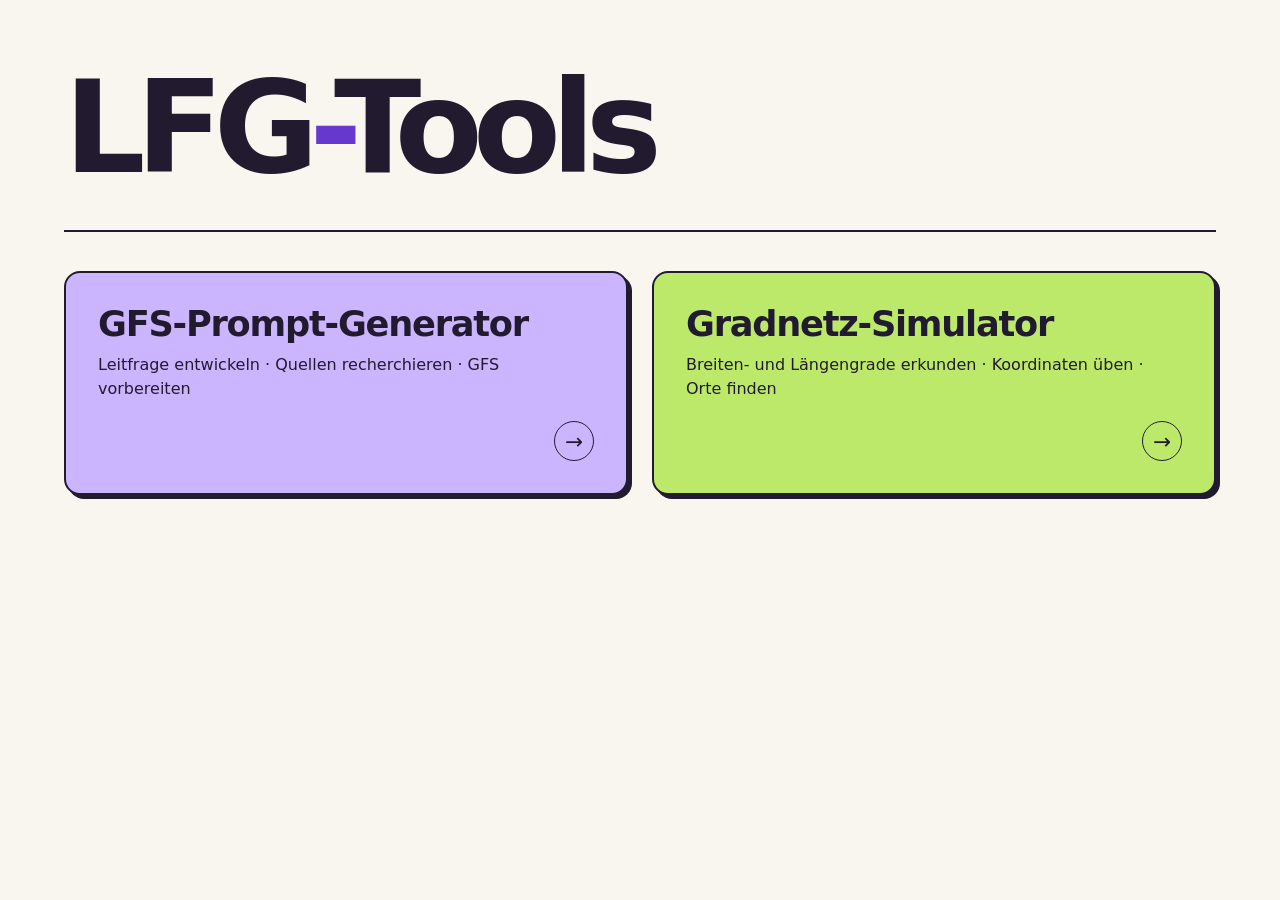
==== index.html @ 3935bf42 "Add files via upload" ====
<!doctype html>
<html lang="de">
<head>
  <meta charset="utf-8">
  <meta name="viewport" content="width=device-width, initial-scale=1">
  <meta name="theme-color" content="#f8f6ef">
  <title>LFG-Tools</title>
  <link rel="stylesheet" href="style.css">
  <script src="tools.js" defer></script>
  <script src="index.js" defer></script>
</head>
<body>
  <main>
    <header><h1>LFG<span>-</span>Tools</h1></header>
    <ul class="tools" id="tools" aria-label="Werkzeuge"></ul>
    <noscript><p>Aktiviere JavaScript, um die Werkzeuge anzuzeigen.</p></noscript>
  </main>
</body>
</html>
---- style.css ----
:root {
  color-scheme: light;
  font-family: system-ui, sans-serif;
  background: #f8f6ef;
  color: #221b30;
}
* { box-sizing: border-box; }
body { margin: 0; }
main {
  max-width: 80rem;
  margin-inline: auto;
  padding: clamp(1.125rem, 5vw, 5rem);
}
header {
  border-bottom: 2px solid currentColor;
  padding-bottom: clamp(1rem, 3vw, 2.5rem);
  margin-bottom: clamp(1rem, 3vw, 2.5rem);
}
h1 {
  font-size: clamp(3.15rem, 10vw, 8.25rem);
  line-height: 1;
  letter-spacing: -.075em;
  margin: 0;
}
h1 span { color: #6638ce; }
.tools {
  display: grid;
  grid-template-columns: repeat(2, minmax(0, 1fr));
  gap: clamp(.85rem, 2vw, 1.5rem);
  list-style: none;
  padding: 0;
  margin: 0;
}
.tools li { --tile: #cbb5ff; }
.tools li:nth-child(4n + 2) { --tile: #bce969; }
.tools li:nth-child(4n + 3) { --tile: #ffbead; }
.tools li:nth-child(4n + 4) { --tile: #9bdbfa; }
.tools a {
  display: flex;
  flex-direction: column;
  align-items: flex-start;
  height: 100%;
  min-height: 13rem;
  padding: clamp(1rem, 3vw, 2rem);
  border: 2px solid currentColor;
  border-radius: 1rem;
  box-shadow: 4px 4px #221b30;
  background: var(--tile);
  color: inherit;
  text-decoration: none;
}
.tools a:hover { box-shadow: 6px 6px #221b30; }
.tools a:focus-visible {
  outline: 3px solid #5525b3;
  outline-offset: 6px;
}
h2 {
  margin: 0;
  font-size: clamp(1.4rem, 2.75vw, 2.4rem);
  line-height: 1.08;
  letter-spacing: -.035em;
  overflow-wrap: anywhere;
}
p { margin: .65rem 0 1.25rem; line-height: 1.5; }
.arrow {
  display: grid;
  place-items: center;
  align-self: flex-end;
  margin-top: auto;
  width: 2.5rem;
  height: 2.5rem;
  border: 1px solid currentColor;
  border-radius: 50%;
  font-size: 1.35rem;
}
@media (max-width: 35rem) {
  .tools { grid-template-columns: 1fr; }
  .tools a { min-height: 10.5rem; }
}
@media (min-width: 65rem) {
  .tools:has(li:nth-child(3)) { grid-template-columns: repeat(3, minmax(0, 1fr)); }
}
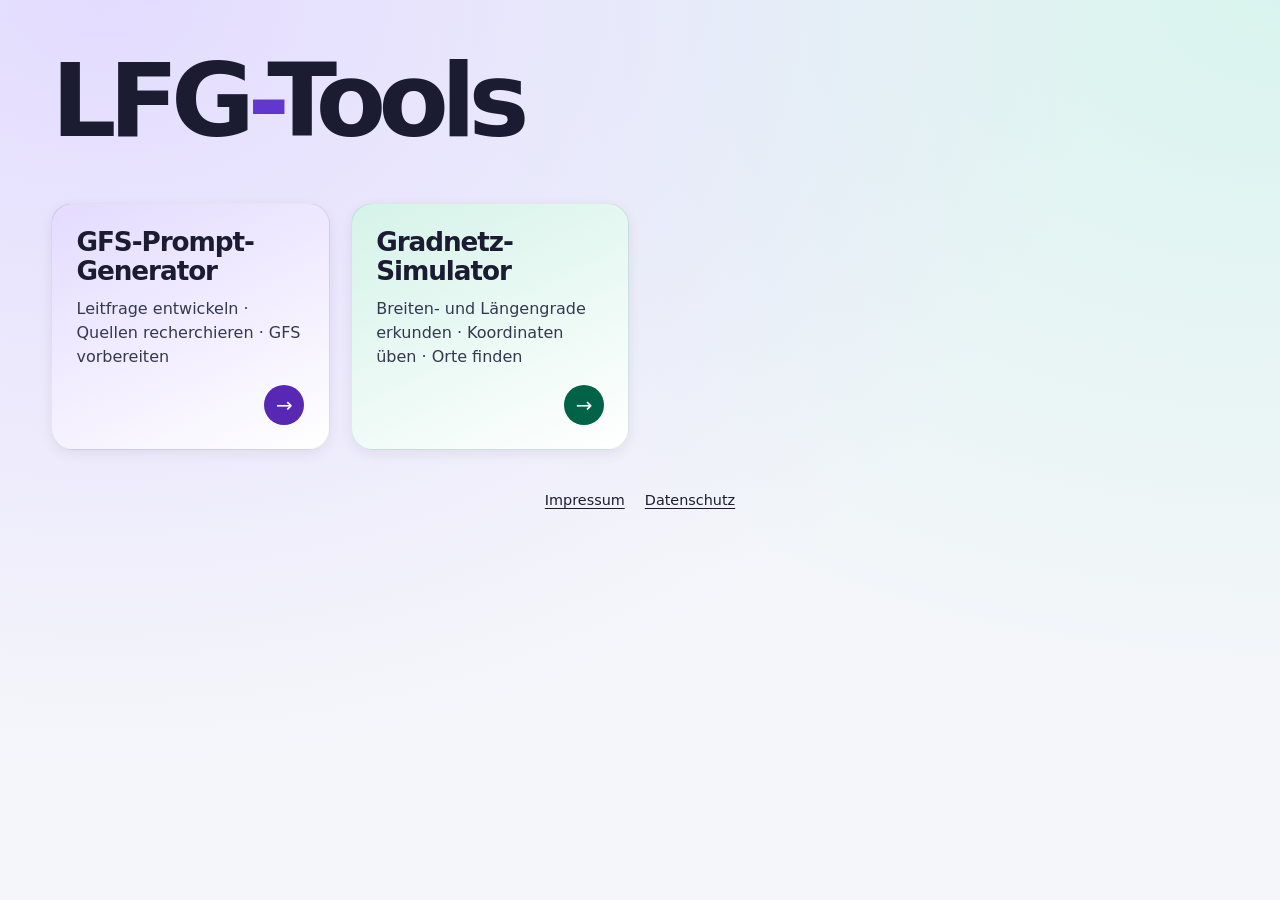
==== commit 0c2bb7ea: "Add files via upload" ====
--- a/index.html
+++ b/index.html
@@ -3,17 +3,22 @@
 <head>
   <meta charset="utf-8">
   <meta name="viewport" content="width=device-width, initial-scale=1">
-  <meta name="theme-color" content="#f8f6ef">
+  <meta name="theme-color" content="#f5f6fa">
   <title>LFG-Tools</title>
   <link rel="stylesheet" href="style.css">
   <script src="tools.js" defer></script>
   <script src="index.js" defer></script>
+<link rel="stylesheet" href="rechtliches.css">
 </head>
 <body>
   <main>
     <header><h1>LFG<span>-</span>Tools</h1></header>
     <ul class="tools" id="tools" aria-label="Werkzeuge"></ul>
     <noscript><p>Aktiviere JavaScript, um die Werkzeuge anzuzeigen.</p></noscript>
+<nav class="lfg-rechtliches" aria-label="Rechtliches">
+  <a href="https://lfg-ma.de/impressum-b/">Impressum</a>
+  <a href="https://lfg-ma.de/datenschutz/">Datenschutz</a>
+</nav>
   </main>
 </body>
 </html>
--- a/style.css
+++ b/style.css
@@ -1,67 +1,88 @@
 :root {
   color-scheme: light;
-  font-family: system-ui, sans-serif;
-  background: #f8f6ef;
-  color: #221b30;
+  font-family: system-ui, -apple-system, sans-serif;
+  background: #f5f6fa;
+  color: #1b1c32;
 }
 * { box-sizing: border-box; }
-body { margin: 0; }
+body {
+  margin: 0;
+  min-height: 100vh;
+  background:
+    radial-gradient(ellipse at 8% 0%, #e3dcff 0%, transparent 60%),
+    radial-gradient(ellipse at 100% 0%, #d9f4ee 0%, transparent 55%);
+}
 main {
-  max-width: 80rem;
+  max-width: 96rem;
   margin-inline: auto;
-  padding: clamp(1.125rem, 5vw, 5rem);
+  padding: clamp(1rem, 4vw, 4rem);
 }
 header {
-  border-bottom: 2px solid currentColor;
-  padding-bottom: clamp(1rem, 3vw, 2.5rem);
-  margin-bottom: clamp(1rem, 3vw, 2.5rem);
+  margin-bottom: clamp(1.8rem, 4vw, 3.75rem);
 }
 h1 {
-  font-size: clamp(3.15rem, 10vw, 8.25rem);
-  line-height: 1;
+  font-size: clamp(3rem, 8vw, 7rem);
+  line-height: .98;
   letter-spacing: -.075em;
+  font-weight: 820;
   margin: 0;
 }
-h1 span { color: #6638ce; }
+h1 span { color: #6138cd; }
 .tools {
   display: grid;
-  grid-template-columns: repeat(2, minmax(0, 1fr));
-  gap: clamp(.85rem, 2vw, 1.5rem);
+  grid-template-columns: minmax(0, 1fr);
+  gap: clamp(.85rem, 1.65vw, 1.5rem);
   list-style: none;
   padding: 0;
   margin: 0;
 }
-.tools li { --tile: #cbb5ff; }
-.tools li:nth-child(4n + 2) { --tile: #bce969; }
-.tools li:nth-child(4n + 3) { --tile: #ffbead; }
-.tools li:nth-child(4n + 4) { --tile: #9bdbfa; }
+.tools li {
+  --tile: #e4dbff;
+  --accent: #5628b4;
+}
+.tools li:nth-child(4n + 2) {
+  --tile: #d5f3e9;
+  --accent: #006347;
+}
+.tools li:nth-child(4n + 3) {
+  --tile: #ffdfd8;
+  --accent: #962d1a;
+}
+.tools li:nth-child(4n + 4) {
+  --tile: #d8e9ff;
+  --accent: #204c9e;
+}
 .tools a {
   display: flex;
   flex-direction: column;
   align-items: flex-start;
   height: 100%;
-  min-height: 13rem;
-  padding: clamp(1rem, 3vw, 2rem);
-  border: 2px solid currentColor;
-  border-radius: 1rem;
-  box-shadow: 4px 4px #221b30;
-  background: var(--tile);
+  min-height: 11rem;
+  padding: clamp(1rem, 1.9vw, 1.75rem);
+  border: 1px solid #2020441a;
+  border-radius: 1.35rem;
+  box-shadow: 0 .25rem .8rem #18143c12;
+  background: linear-gradient(155deg, var(--tile), #ffffff);
   color: inherit;
   text-decoration: none;
 }
-.tools a:hover { box-shadow: 6px 6px #221b30; }
 .tools a:focus-visible {
   outline: 3px solid #5525b3;
-  outline-offset: 6px;
+  outline-offset: 4px;
 }
 h2 {
   margin: 0;
-  font-size: clamp(1.4rem, 2.75vw, 2.4rem);
-  line-height: 1.08;
-  letter-spacing: -.035em;
+  font-size: clamp(1.3rem, 2.05vw, 1.9rem);
+  line-height: 1.12;
+  letter-spacing: -.04em;
   overflow-wrap: anywhere;
 }
-p { margin: .65rem 0 1.25rem; line-height: 1.5; }
+p {
+  margin: .65rem 0 1rem;
+  color: #34384f;
+  font-size: 1rem;
+  line-height: 1.5;
+}
 .arrow {
   display: grid;
   place-items: center;
@@ -69,14 +90,27 @@
   margin-top: auto;
   width: 2.5rem;
   height: 2.5rem;
-  border: 1px solid currentColor;
   border-radius: 50%;
-  font-size: 1.35rem;
+  background: var(--accent);
+  color: #fff;
+  font-size: 1.25rem;
 }
-@media (max-width: 35rem) {
-  .tools { grid-template-columns: 1fr; }
-  .tools a { min-height: 10.5rem; }
+@media (hover: hover) {
+  .tools a:hover {
+    border-color: var(--accent);
+    box-shadow: 0 .5rem 1.25rem #18143c20;
+  }
 }
-@media (min-width: 65rem) {
-  .tools:has(li:nth-child(3)) { grid-template-columns: repeat(3, minmax(0, 1fr)); }
+@media (prefers-reduced-motion: no-preference) and (hover: hover) {
+  .tools a { transition: transform .18s ease, box-shadow .18s ease; }
+  .tools a:hover { transform: translateY(-3px); }
 }
+@media (min-width: 38rem) {
+  .tools { grid-template-columns: repeat(2, minmax(0, 1fr)); }
+}
+@media (min-width: 58rem) {
+  .tools { grid-template-columns: repeat(3, minmax(0, 1fr)); }
+}
+@media (min-width: 74rem) {
+  .tools { grid-template-columns: repeat(4, minmax(0, 1fr)); }
+}
--- a/rechtliches.css
+++ b/rechtliches.css
@@ -0,0 +1,19 @@
+.lfg-rechtliches {
+  display: flex;
+  flex-wrap: wrap;
+  justify-content: center;
+  gap: .5rem 1.25rem;
+  padding: 1rem;
+  margin-block-start: 1.5rem;
+  color: inherit;
+  font: 400 .9rem/1.5 system-ui, sans-serif;
+}
+.lfg-rechtliches a {
+  color: inherit;
+  text-decoration: underline;
+  text-underline-offset: .2em;
+}
+.lfg-rechtliches a:focus-visible {
+  outline: 2px solid currentColor;
+  outline-offset: 4px;
+}
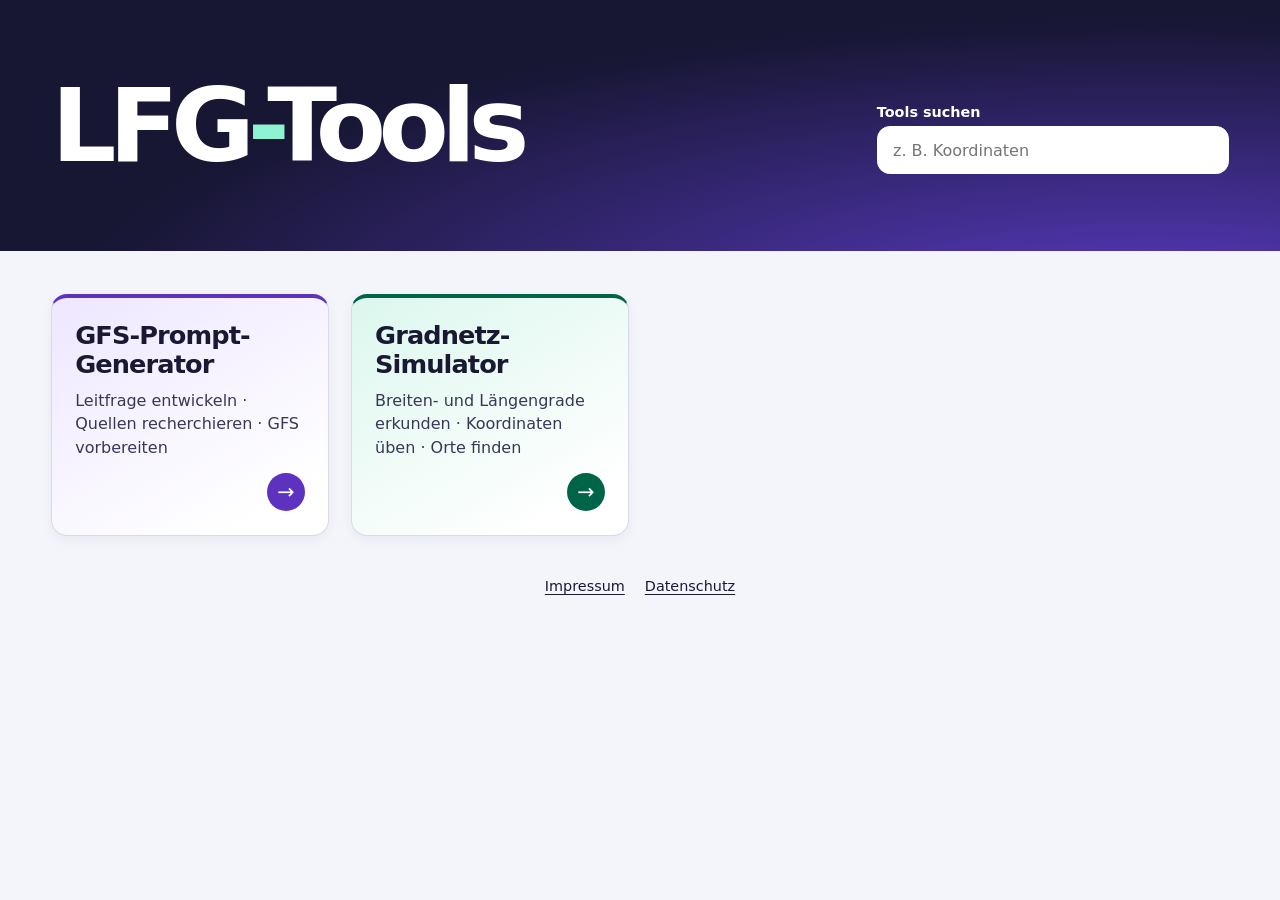
==== commit e16085ba: "Add files via upload" ====
--- a/index.html
+++ b/index.html
@@ -3,16 +3,25 @@
 <head>
   <meta charset="utf-8">
   <meta name="viewport" content="width=device-width, initial-scale=1">
-  <meta name="theme-color" content="#f5f6fa">
+  <meta name="theme-color" content="#171633">
   <title>LFG-Tools</title>
   <link rel="stylesheet" href="style.css">
   <script src="tools.js" defer></script>
   <script src="index.js" defer></script>
-<link rel="stylesheet" href="rechtliches.css">
+  <link rel="stylesheet" href="rechtliches.css">
 </head>
 <body>
-  <main>
-    <header><h1>LFG<span>-</span>Tools</h1></header>
+  <header class="masthead">
+    <div class="container masthead-inner">
+      <h1>LFG<span>-</span>Tools</h1>
+      <div class="search" id="tool-search" role="search" hidden>
+        <label for="query">Tools suchen</label>
+        <input id="query" type="search" placeholder="z. B. Koordinaten" aria-controls="tools" autocomplete="off">
+      </div>
+    </div>
+  </header>
+  <main class="container">
+    <p class="search-status" id="search-status" role="status"></p>
     <ul class="tools" id="tools" aria-label="Werkzeuge"></ul>
     <noscript><p>Aktiviere JavaScript, um die Werkzeuge anzuzeigen.</p></noscript>
 <nav class="lfg-rechtliches" aria-label="Rechtliches">
--- a/style.css
+++ b/style.css
@@ -1,116 +1,116 @@
 :root {
   color-scheme: light;
   font-family: system-ui, -apple-system, sans-serif;
-  background: #f5f6fa;
-  color: #1b1c32;
+  background: #f4f5fb;
+  color: #191933;
 }
 * { box-sizing: border-box; }
-body {
-  margin: 0;
-  min-height: 100vh;
-  background:
-    radial-gradient(ellipse at 8% 0%, #e3dcff 0%, transparent 60%),
-    radial-gradient(ellipse at 100% 0%, #d9f4ee 0%, transparent 55%);
+body { margin: 0; }
+[hidden] { display: none !important; }
+.container {
+  width: min(100%, 96rem);
+  margin-inline: auto;
+  padding-inline: clamp(1.125rem, 4vw, 4rem);
 }
-main {
-  max-width: 96rem;
-  margin-inline: auto;
-  padding: clamp(1rem, 4vw, 4rem);
+.masthead {
+  color: #fff;
+  background: radial-gradient(ellipse at 90% 120%, #583ac0, transparent 66%), #171633;
 }
-header {
-  margin-bottom: clamp(1.8rem, 4vw, 3.75rem);
+.masthead-inner {
+  display: flex;
+  align-items: end;
+  justify-content: space-between;
+  flex-wrap: wrap;
+  gap: clamp(1.4rem, 4vw, 3rem);
+  padding-block: clamp(2rem, 6vw, 5rem);
 }
 h1 {
+  margin: 0;
   font-size: clamp(3rem, 8vw, 7rem);
-  line-height: .98;
+  font-weight: 810;
+  line-height: .95;
   letter-spacing: -.075em;
-  font-weight: 820;
-  margin: 0;
 }
-h1 span { color: #6138cd; }
+h1 span { color: #8ef3d0; }
+.search { width: min(100%, 22rem); }
+.search label {
+  display: block;
+  margin-bottom: .4rem;
+  font-size: .9rem;
+  font-weight: 650;
+}
+.search input {
+  width: 100%;
+  min-height: 3rem;
+  padding: .65rem .95rem;
+  border: 1px solid #fff;
+  border-radius: .8rem;
+  background: #fff;
+  color: #191933;
+  font: inherit;
+}
+.search input:focus-visible {
+  outline: 3px solid #8ef3d0;
+  outline-offset: 4px;
+}
+main { padding-block: clamp(1.25rem, 3.4vw, 3rem) 1rem; }
+.search-status { margin: 0 0 1rem; color: #454561; }
+.search-status:empty { margin: 0; }
 .tools {
   display: grid;
   grid-template-columns: minmax(0, 1fr);
-  gap: clamp(.85rem, 1.65vw, 1.5rem);
+  gap: clamp(.85rem, 1.7vw, 1.5rem);
   list-style: none;
   padding: 0;
   margin: 0;
 }
-.tools li {
-  --tile: #e4dbff;
-  --accent: #5628b4;
-}
-.tools li:nth-child(4n + 2) {
-  --tile: #d5f3e9;
-  --accent: #006347;
-}
-.tools li:nth-child(4n + 3) {
-  --tile: #ffdfd8;
-  --accent: #962d1a;
-}
-.tools li:nth-child(4n + 4) {
-  --tile: #d8e9ff;
-  --accent: #204c9e;
-}
+.tools li { --tile: #eee7ff; --accent: #5d32bf; }
+.tools li:nth-child(4n + 2) { --tile: #dcf7ed; --accent: #006548; }
+.tools li:nth-child(4n + 3) { --tile: #ffebe5; --accent: #943b24; }
+.tools li:nth-child(4n + 4) { --tile: #e0eeff; --accent: #2554a6; }
 .tools a {
-  display: flex;
-  flex-direction: column;
-  align-items: flex-start;
+  display: grid;
+  grid-template-rows: auto 1fr auto;
+  min-height: 11rem;
   height: 100%;
-  min-height: 11rem;
-  padding: clamp(1rem, 1.9vw, 1.75rem);
-  border: 1px solid #2020441a;
-  border-radius: 1.35rem;
-  box-shadow: 0 .25rem .8rem #18143c12;
-  background: linear-gradient(155deg, var(--tile), #ffffff);
+  padding: clamp(1rem, 1.8vw, 1.6rem);
+  border: 1px solid #dad9e9;
+  border-top: .3rem solid var(--accent);
+  border-radius: 1rem;
+  background: linear-gradient(150deg, var(--tile), #fff 85%);
+  box-shadow: 0 4px 12px #1716330d;
   color: inherit;
   text-decoration: none;
 }
-.tools a:focus-visible {
-  outline: 3px solid #5525b3;
-  outline-offset: 4px;
-}
+.tools a:focus-visible { outline: 3px solid var(--accent); outline-offset: 4px; }
 h2 {
   margin: 0;
-  font-size: clamp(1.3rem, 2.05vw, 1.9rem);
+  font-size: clamp(1.3rem, 2vw, 1.8rem);
   line-height: 1.12;
-  letter-spacing: -.04em;
+  letter-spacing: -.035em;
   overflow-wrap: anywhere;
 }
-p {
-  margin: .65rem 0 1rem;
-  color: #34384f;
-  font-size: 1rem;
-  line-height: 1.5;
-}
+.tools p { margin: .65rem 0 .9rem; line-height: 1.45; color: #383853; }
 .arrow {
   display: grid;
   place-items: center;
-  align-self: flex-end;
-  margin-top: auto;
-  width: 2.5rem;
-  height: 2.5rem;
+  justify-self: end;
+  width: 2.4rem;
+  height: 2.4rem;
   border-radius: 50%;
   background: var(--accent);
   color: #fff;
-  font-size: 1.25rem;
+  font-size: 1.3rem;
 }
 @media (hover: hover) {
-  .tools a:hover {
-    border-color: var(--accent);
-    box-shadow: 0 .5rem 1.25rem #18143c20;
-  }
+  .tools a:hover { box-shadow: 0 8px 20px #17163320; }
 }
-@media (prefers-reduced-motion: no-preference) and (hover: hover) {
-  .tools a { transition: transform .18s ease, box-shadow .18s ease; }
-  .tools a:hover { transform: translateY(-3px); }
-}
-@media (min-width: 38rem) {
+@media (min-width: 37rem) {
   .tools { grid-template-columns: repeat(2, minmax(0, 1fr)); }
 }
-@media (min-width: 58rem) {
+@media (min-width: 56rem) {
   .tools { grid-template-columns: repeat(3, minmax(0, 1fr)); }
 }
-@media (min-width: 74rem) {
+@media (min-width: 72rem) {
   .tools { grid-template-columns: repeat(4, minmax(0, 1fr)); }
 }
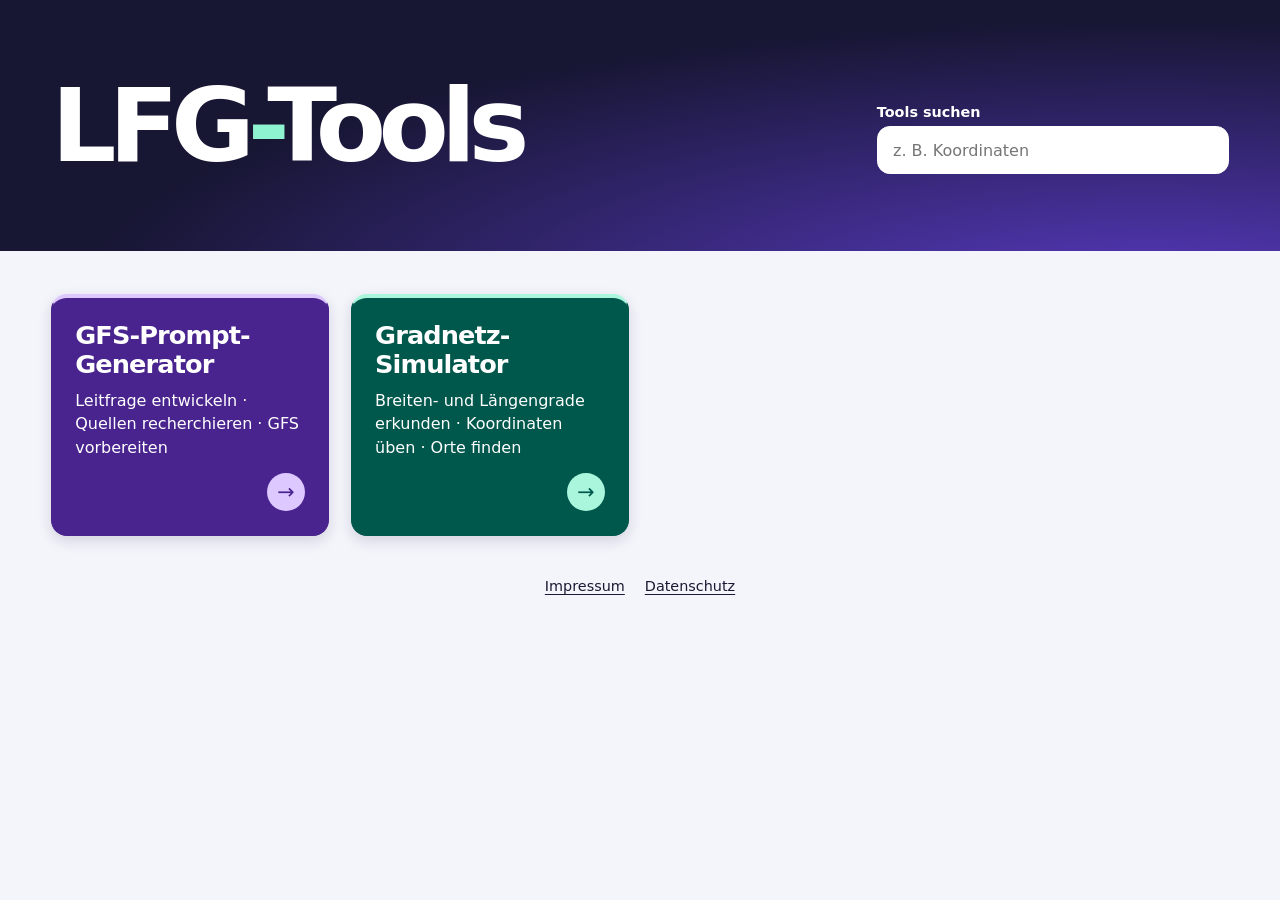
==== commit 0cf08e70: "Add files via upload" ====
--- a/index.html
+++ b/index.html
@@ -5,7 +5,7 @@
   <meta name="viewport" content="width=device-width, initial-scale=1">
   <meta name="theme-color" content="#171633">
   <title>LFG-Tools</title>
-  <link rel="stylesheet" href="style.css">
+  <link rel="stylesheet" href="style.css?v=6">
   <script src="tools.js" defer></script>
   <script src="index.js" defer></script>
   <link rel="stylesheet" href="rechtliches.css">
--- a/style.css
+++ b/style.css
@@ -64,25 +64,25 @@
   padding: 0;
   margin: 0;
 }
-.tools li { --tile: #eee7ff; --accent: #5d32bf; }
-.tools li:nth-child(4n + 2) { --tile: #dcf7ed; --accent: #006548; }
-.tools li:nth-child(4n + 3) { --tile: #ffebe5; --accent: #943b24; }
-.tools li:nth-child(4n + 4) { --tile: #e0eeff; --accent: #2554a6; }
+.tools li { --tile: #49238e; --accent: #ddc8ff; }
+.tools li:nth-child(4n + 2) { --tile: #00574b; --accent: #a9f6dc; }
+.tools li:nth-child(4n + 3) { --tile: #84331f; --accent: #ffd4c6; }
+.tools li:nth-child(4n + 4) { --tile: #1e4289; --accent: #c4deff; }
 .tools a {
   display: grid;
   grid-template-rows: auto 1fr auto;
   min-height: 11rem;
   height: 100%;
   padding: clamp(1rem, 1.8vw, 1.6rem);
-  border: 1px solid #dad9e9;
+  border: 1px solid var(--tile);
   border-top: .3rem solid var(--accent);
   border-radius: 1rem;
-  background: linear-gradient(150deg, var(--tile), #fff 85%);
-  box-shadow: 0 4px 12px #1716330d;
-  color: inherit;
+  background: var(--tile);
+  box-shadow: 0 5px 14px #17163326;
+  color: #fff;
   text-decoration: none;
 }
-.tools a:focus-visible { outline: 3px solid var(--accent); outline-offset: 4px; }
+.tools a:focus-visible { outline: 3px solid var(--tile); outline-offset: 4px; }
 h2 {
   margin: 0;
   font-size: clamp(1.3rem, 2vw, 1.8rem);
@@ -90,7 +90,7 @@
   letter-spacing: -.035em;
   overflow-wrap: anywhere;
 }
-.tools p { margin: .65rem 0 .9rem; line-height: 1.45; color: #383853; }
+.tools p { margin: .65rem 0 .9rem; line-height: 1.45; color: #fff; }
 .arrow {
   display: grid;
   place-items: center;
@@ -99,11 +99,11 @@
   height: 2.4rem;
   border-radius: 50%;
   background: var(--accent);
-  color: #fff;
+  color: var(--tile);
   font-size: 1.3rem;
 }
 @media (hover: hover) {
-  .tools a:hover { box-shadow: 0 8px 20px #17163320; }
+  .tools a:hover { box-shadow: 0 9px 21px #17163336; }
 }
 @media (min-width: 37rem) {
   .tools { grid-template-columns: repeat(2, minmax(0, 1fr)); }
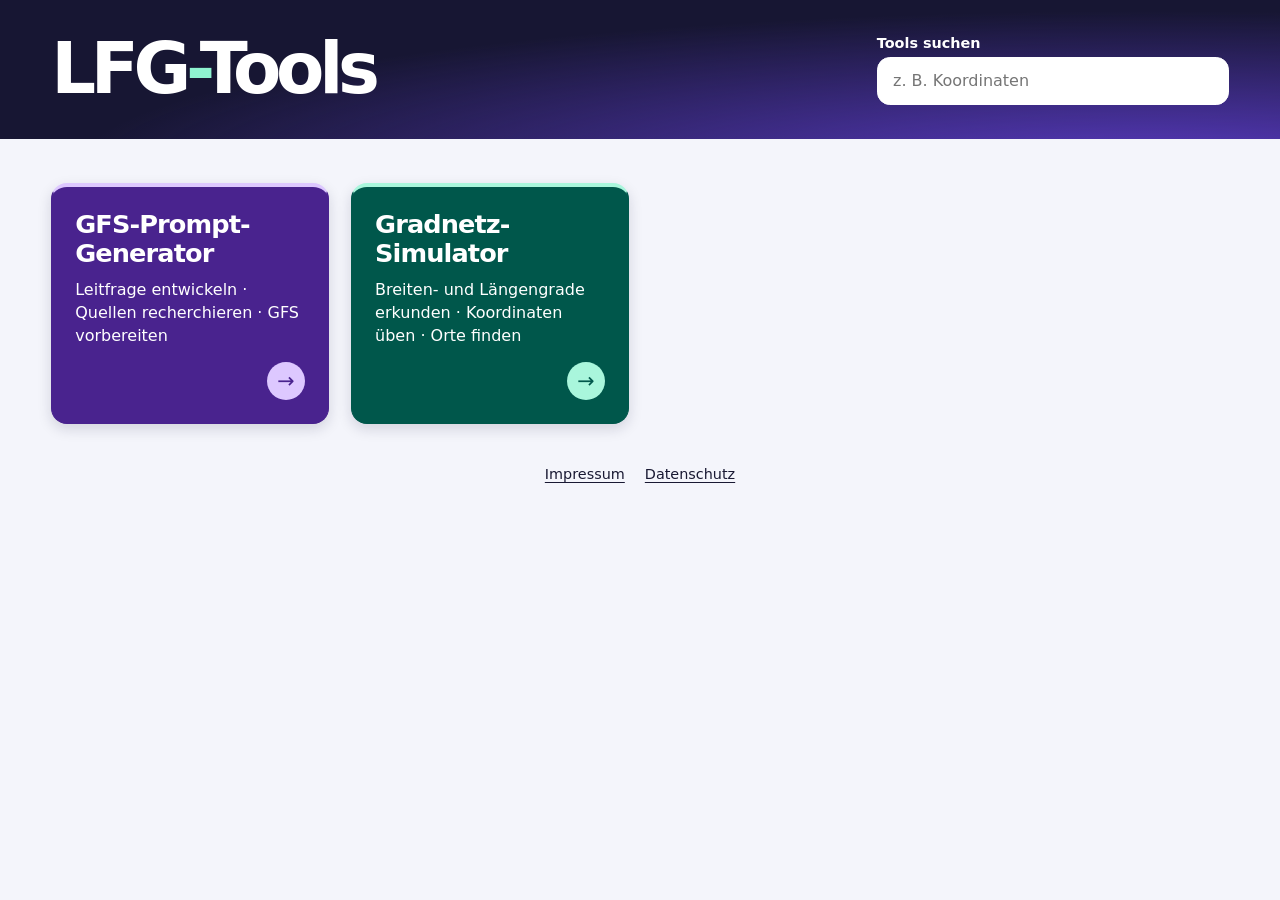
==== commit 81b5e49f: "Add files via upload" ====
--- a/index.html
+++ b/index.html
@@ -5,7 +5,7 @@
   <meta name="viewport" content="width=device-width, initial-scale=1">
   <meta name="theme-color" content="#171633">
   <title>LFG-Tools</title>
-  <link rel="stylesheet" href="style.css?v=6">
+  <link rel="stylesheet" href="style.css?v=7">
   <script src="tools.js" defer></script>
   <script src="index.js" defer></script>
   <link rel="stylesheet" href="rechtliches.css">
--- a/style.css
+++ b/style.css
@@ -18,15 +18,15 @@
 }
 .masthead-inner {
   display: flex;
-  align-items: end;
+  align-items: center;
   justify-content: space-between;
   flex-wrap: wrap;
-  gap: clamp(1.4rem, 4vw, 3rem);
-  padding-block: clamp(2rem, 6vw, 5rem);
+  gap: clamp(1rem, 2.5vw, 2.25rem);
+  padding-block: clamp(1.25rem, 2.7vw, 2.25rem);
 }
 h1 {
   margin: 0;
-  font-size: clamp(3rem, 8vw, 7rem);
+  font-size: clamp(2.5rem, 5.5vw, 4.75rem);
   font-weight: 810;
   line-height: .95;
   letter-spacing: -.075em;
@@ -105,6 +105,10 @@
 @media (hover: hover) {
   .tools a:hover { box-shadow: 0 9px 21px #17163336; }
 }
+@media (hover: hover) and (prefers-reduced-motion: no-preference) {
+  .tools a { transition: transform .18s ease, box-shadow .18s ease; }
+  .tools a:hover { transform: translateY(-4px); }
+}
 @media (min-width: 37rem) {
   .tools { grid-template-columns: repeat(2, minmax(0, 1fr)); }
 }
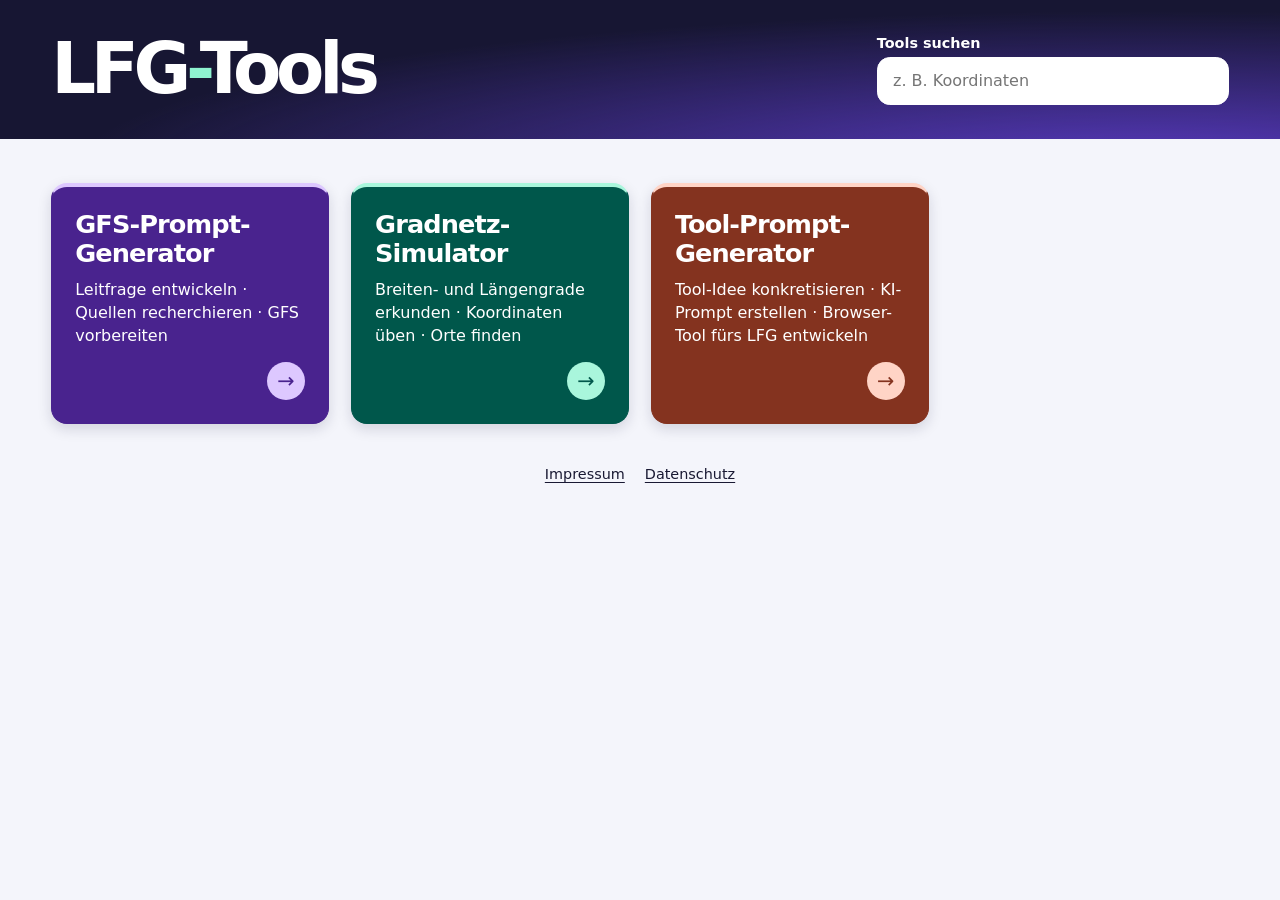
==== commit 2fae7bd8: "Add files via upload" ====
--- a/index.html
+++ b/index.html
@@ -5,8 +5,8 @@
   <meta name="viewport" content="width=device-width, initial-scale=1">
   <meta name="theme-color" content="#171633">
   <title>LFG-Tools</title>
-  <link rel="stylesheet" href="style.css?v=7">
-  <script src="tools.js" defer></script>
+  <link rel="stylesheet" href="style.css?v=8">
+  <script src="tools.js?v=8" defer></script>
   <script src="index.js" defer></script>
   <link rel="stylesheet" href="rechtliches.css">
 </head>
--- a/style.css
+++ b/style.css
@@ -103,7 +103,7 @@
   font-size: 1.3rem;
 }
 @media (hover: hover) {
-  .tools a:hover { box-shadow: 0 9px 21px #17163336; }
+  .tools a:hover { box-shadow: 0 18px 32px #17163359, 0 5px 10px #17163330; }
 }
 @media (hover: hover) and (prefers-reduced-motion: no-preference) {
   .tools a { transition: transform .18s ease, box-shadow .18s ease; }
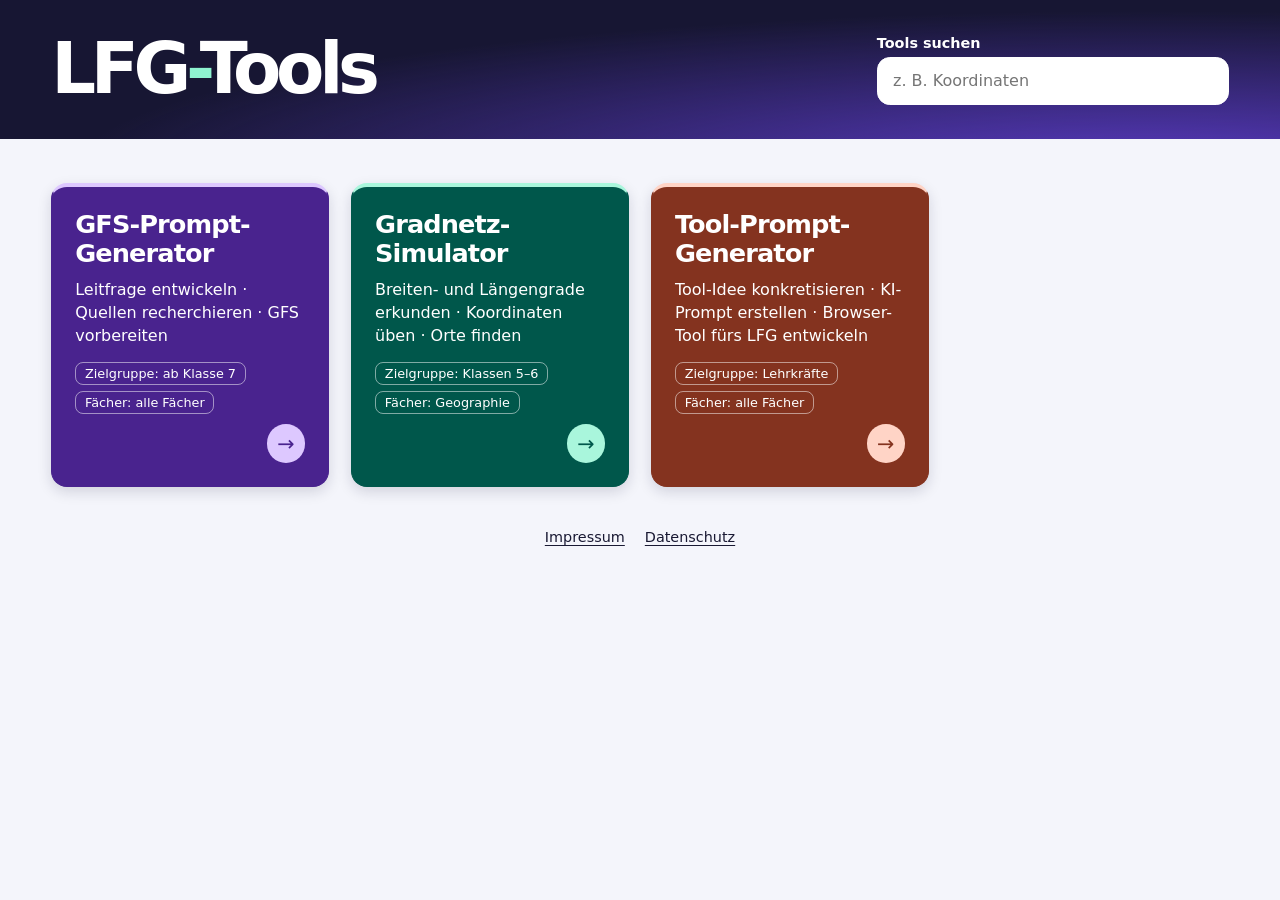
==== commit 6dc5ea87: "Add files via upload" ====
--- a/index.html
+++ b/index.html
@@ -5,9 +5,9 @@
   <meta name="viewport" content="width=device-width, initial-scale=1">
   <meta name="theme-color" content="#171633">
   <title>LFG-Tools</title>
-  <link rel="stylesheet" href="style.css?v=8">
-  <script src="tools.js?v=8" defer></script>
-  <script src="index.js" defer></script>
+  <link rel="stylesheet" href="style.css?v=11">
+  <script src="tools.js?v=11" defer></script>
+  <script src="index.js?v=11" defer></script>
   <link rel="stylesheet" href="rechtliches.css">
 </head>
 <body>
--- a/style.css
+++ b/style.css
@@ -70,7 +70,8 @@
 .tools li:nth-child(4n + 4) { --tile: #1e4289; --accent: #c4deff; }
 .tools a {
   display: grid;
-  grid-template-rows: auto 1fr auto;
+  grid-template-rows: auto 1fr;
+  grid-auto-rows: auto;
   min-height: 11rem;
   height: 100%;
   padding: clamp(1rem, 1.8vw, 1.6rem);
@@ -91,6 +92,19 @@
   overflow-wrap: anywhere;
 }
 .tools p { margin: .65rem 0 .9rem; line-height: 1.45; color: #fff; }
+.tool-meta {
+  display: flex;
+  flex-wrap: wrap;
+  gap: .35rem;
+  margin-bottom: .65rem;
+}
+.tool-meta span {
+  padding: .2rem .55rem;
+  border: 1px solid #ffffff80;
+  border-radius: .5rem;
+  font-size: .8rem;
+  overflow-wrap: anywhere;
+}
 .arrow {
   display: grid;
   place-items: center;
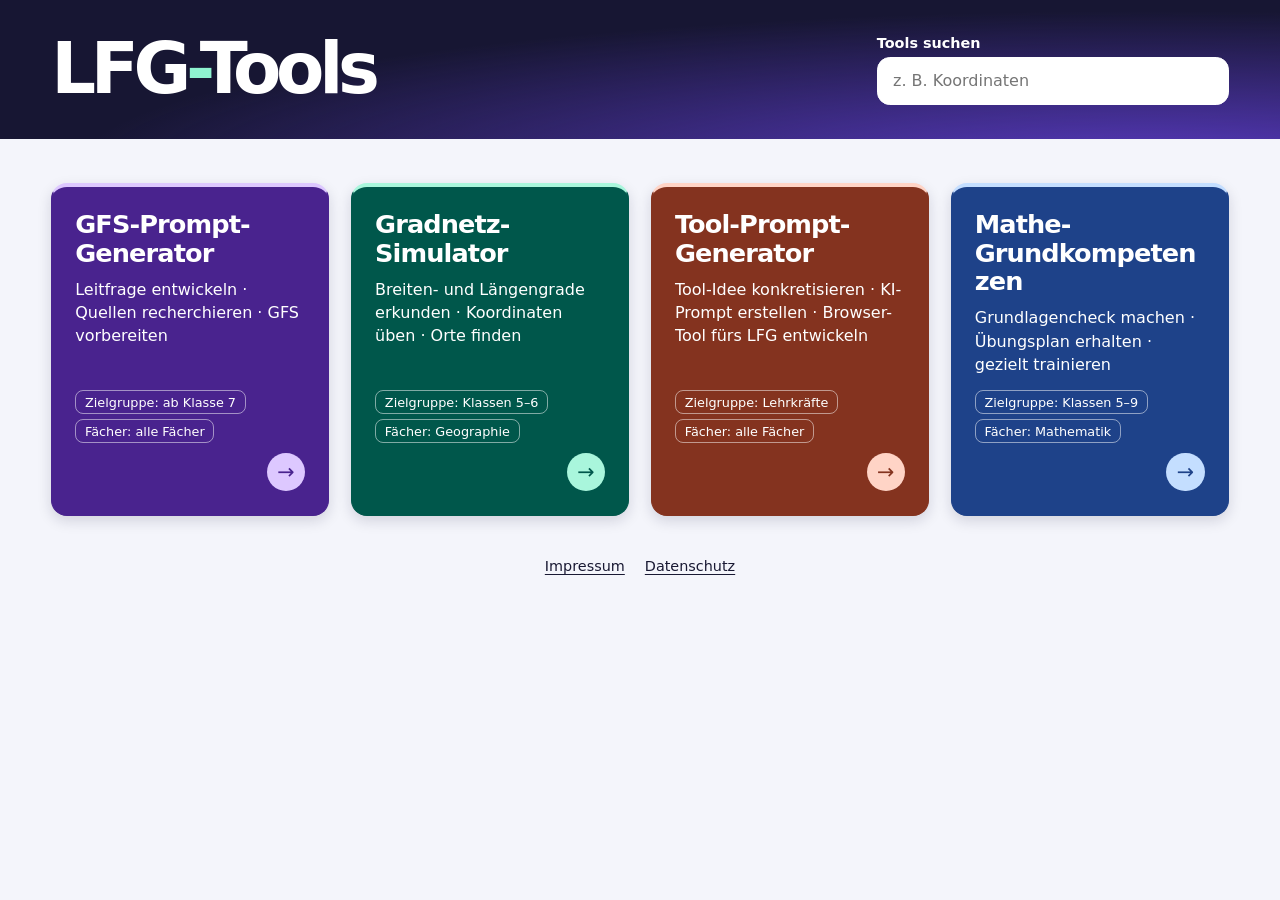
==== commit 17f9b5c4: "Add files via upload" ====
--- a/index.html
+++ b/index.html
@@ -6,7 +6,7 @@
   <meta name="theme-color" content="#171633">
   <title>LFG-Tools</title>
   <link rel="stylesheet" href="style.css?v=11">
-  <script src="tools.js?v=11" defer></script>
+  <script src="tools.js?v=13" defer></script>
   <script src="index.js?v=11" defer></script>
   <link rel="stylesheet" href="rechtliches.css">
 </head>
